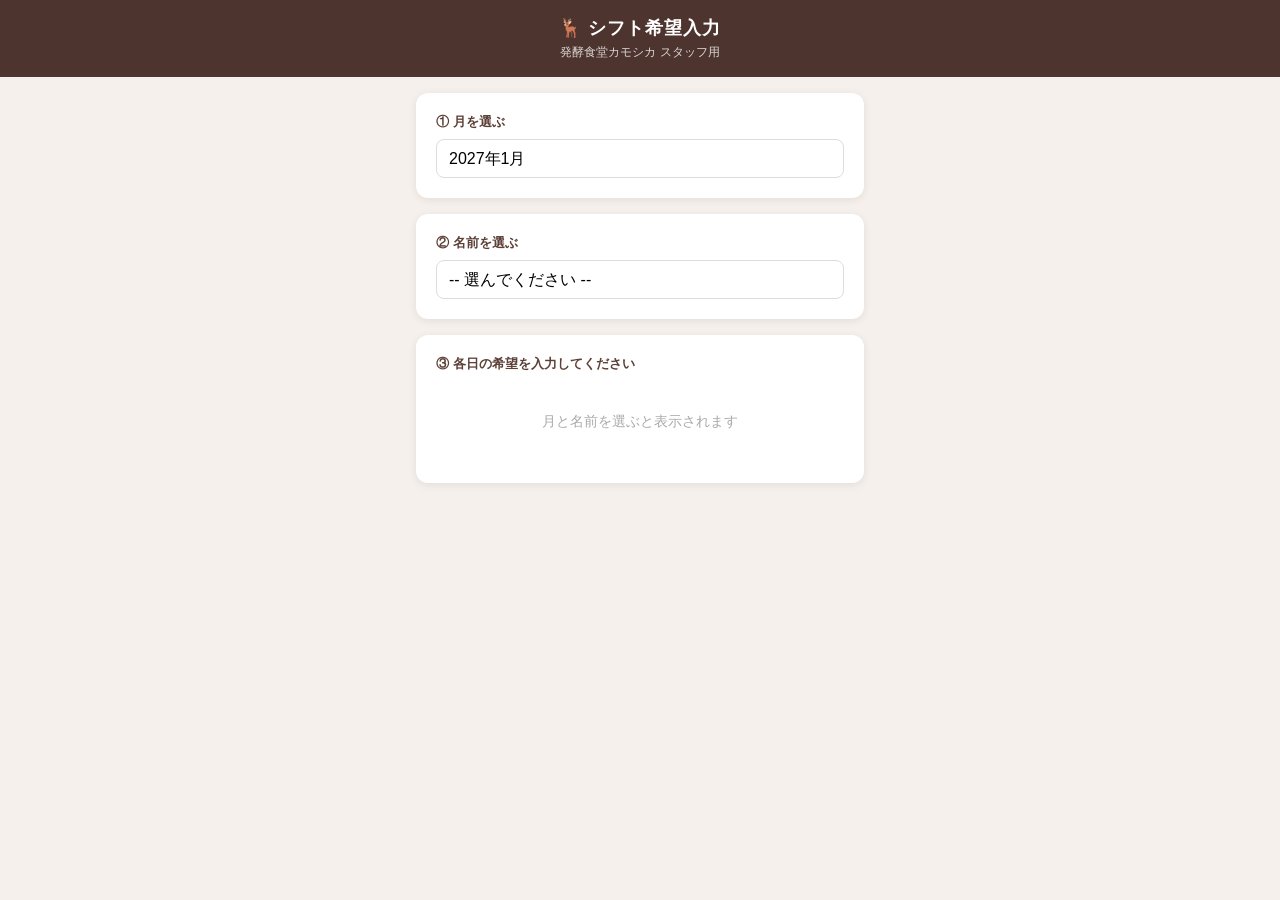
==== staff-input.html @ eaee0f63 "スタッフ追加：陽子（バックオフィス）／ゆきを管理画面にも追加 Co-Authored-By: Claude Fable 5 <noreply@anthropic.com>" ====
<!DOCTYPE html>
<html lang="ja">
<head>
  <meta charset="UTF-8">
  <meta name="viewport" content="width=device-width, initial-scale=1.0, maximum-scale=1.0">
  <title>シフト希望入力 — カモシカ</title>
  <style>
    *, *::before, *::after { box-sizing: border-box; }
    body {
      font-family: -apple-system, BlinkMacSystemFont, 'Hiragino Sans', sans-serif;
      background: #f5f0eb;
      margin: 0; padding: 0; color: #333;
    }
    header {
      background: #4e342e; color: white;
      padding: 16px 20px; text-align: center;
    }
    header h1 { margin: 0; font-size: 18px; letter-spacing: 0.05em; }
    header p  { margin: 4px 0 0; font-size: 12px; opacity: 0.8; }
    .container { max-width: 480px; margin: 0 auto; padding: 16px; }
    .card {
      background: white; border-radius: 12px;
      padding: 20px; margin-bottom: 16px;
      box-shadow: 0 2px 8px rgba(0,0,0,0.08);
    }
    label.field-label {
      display: block; font-size: 13px; font-weight: 700;
      color: #5d4037; margin-bottom: 8px;
    }
    select, input[type="time"] {
      width: 100%; padding: 10px 12px;
      font-size: 16px; border: 1px solid #ddd;
      border-radius: 8px; background: white;
      appearance: none; -webkit-appearance: none;
    }
    select:focus, input:focus {
      outline: none; border-color: #8d6e63;
      box-shadow: 0 0 0 3px rgba(141,110,99,0.15);
    }
    .day-list { margin: 0; padding: 0; list-style: none; }
    .day-row {
      display: grid; grid-template-columns: 64px 1fr;
      align-items: start; gap: 10px;
      padding: 10px 0; border-bottom: 1px solid #f0e9e4;
    }
    .day-row:last-child { border-bottom: none; }
    .day-label { padding-top: 10px; font-size: 15px; font-weight: 700; color: #444; }
    .day-label.sat { color: #1565c0; }
    .day-label .dow { font-size: 11px; font-weight: normal; }
    .day-inputs { display: flex; flex-direction: column; gap: 8px; }
    select.avail-sel { font-size: 15px; padding: 8px 12px; border-radius: 8px; }
    select.avail-sel.is-no   { background: #fff3f3; border-color: #e57373; color: #c62828; }
    select.avail-sel.is-yes  { background: #f1f8e9; border-color: #81c784; color: #1b5e20; }
    select.avail-sel.is-time { background: #fff8e1; border-color: #ffd54f; color: #e65100; }
    .time-range { display: none; align-items: center; gap: 8px; }
    .time-range.visible { display: flex; }
    .time-range input[type="time"] { flex: 1; font-size: 15px; padding: 8px 10px; }
    .time-sep { font-size: 14px; color: #888; flex-shrink: 0; }
    .hint { font-size: 11px; color: #888; margin-top: 4px; }

    /* 送信ボタン */
    .btn-send {
      width: 100%; padding: 16px;
      background: #43a047; color: white;
      border: none; border-radius: 10px;
      font-size: 17px; font-weight: 700;
      cursor: pointer; letter-spacing: 0.05em;
      transition: background 0.2s;
    }
    .btn-send:active { opacity: 0.85; }
    .btn-send:disabled { background: #aaa; cursor: not-allowed; }
    .btn-send.sending { background: #1976d2; }

    /* 送信結果 */
    .send-result {
      display: none; padding: 14px 16px;
      border-radius: 10px; font-size: 14px;
      line-height: 1.6; margin-top: 12px;
    }
    .send-result.success { background: #e8f5e9; color: #1b5e20; border: 1px solid #81c784; }
    .send-result.error   { background: #ffebee; color: #b71c1c; border: 1px solid #ef9a9a; }

    /* 送信履歴 */
    .history-section { display: none; }
    .history-title { font-size: 13px; font-weight: 700; color: #5d4037; margin-bottom: 10px; }
    .history-item {
      padding: 10px 12px; background: #fafafa;
      border: 1px solid #eee; border-radius: 8px;
      margin-bottom: 8px; font-size: 13px;
    }
    .history-item .hi-ts { color: #aaa; font-size: 11px; margin-bottom: 4px; }
    .history-item .hi-summary { color: #444; line-height: 1.6; }
    .hi-ok   { color: #1b5e20; font-weight: 700; }
    .hi-no   { color: #b71c1c; font-weight: 700; }
    .hi-time { color: #e65100; font-weight: 700; }

    /* 未設定バナー */
    .setup-banner {
      background: #fff3e0; border-left: 4px solid #ff9800;
      padding: 12px 14px; border-radius: 0 8px 8px 0;
      font-size: 13px; line-height: 1.6; margin-bottom: 16px;
    }
    .setup-msg {
      text-align: center; color: #aaa; font-size: 14px; padding: 32px 0;
    }
  </style>
</head>
<body>

<header>
  <h1>🦌 シフト希望入力</h1>
  <p>発酵食堂カモシカ スタッフ用</p>
</header>

<div class="container">

  <!-- GAS未設定の場合のバナー（設定後は非表示） -->
  <div id="setup-banner" class="setup-banner" style="display:none">
    ⚠️ まだ設定が完了していません。恵さんに連絡してください。
  </div>

  <!-- ① 月選択 -->
  <div class="card">
    <label class="field-label">① 月を選ぶ</label>
    <select id="month-sel" onchange="onSettingsChange()"></select>
  </div>

  <!-- ② 名前選択 -->
  <div class="card">
    <label class="field-label">② 名前を選ぶ</label>
    <select id="staff-sel" onchange="onSettingsChange()">
      <option value="">-- 選んでください --</option>
      <option value="akane">あかね</option>
      <option value="miyuki">みゆき</option>
      <option value="asami">あさみ</option>
      <option value="kyoka">京香</option>
      <option value="mio">みお</option>
      <option value="yuki">ゆき</option>
      <option value="yoko">陽子</option>
    </select>
  </div>

  <!-- ③ 日付入力 -->
  <div class="card">
    <label class="field-label">③ 各日の希望を入力してください</label>
    <ul class="day-list" id="day-list">
      <div class="setup-msg">月と名前を選ぶと表示されます</div>
    </ul>
  </div>

  <!-- 送信ボタン -->
  <div id="submit-area" style="display:none">
    <button class="btn-send" id="send-btn" onclick="submitAvailability()">
      送信する →
    </button>
    <div class="send-result" id="send-result"></div>
  </div>

  <!-- 過去の送信履歴 -->
  <div class="card history-section" id="history-section">
    <div class="history-title">📋 過去の送信履歴（このスタッフ・この月）</div>
    <div id="history-list"></div>
  </div>

</div>

<script>
'use strict';

// ================================================================
// ★ ここにGASのURLを貼る（デプロイ後に発行されるURL）
// ================================================================
const GAS_URL = 'https://script.google.com/macros/s/AKfycbyoKsne20Efq_J6QrjE_IvqXRaROV8hy_i_KqlbWG1O4mKp7Di949pNT1VBo9zOmMYn/exec';
// ================================================================

const STAFF_MAP = {
  akane:  { name: 'あかね', maxEndHour: null },
  miyuki: { name: 'みゆき', maxEndHour: 16 },
  asami:  { name: 'あさみ', maxEndHour: null },
  kyoka:  { name: '京香',   maxEndHour: null },
  mio:    { name: 'みお',   maxEndHour: null },
  yuki:   { name: 'ゆき',   maxEndHour: null },
  yoko:   { name: '陽子',   maxEndHour: null },
};
const WORKING_DAYS = [2, 3, 4, 5, 6];
const DAY_LABELS   = ['日', '月', '火', '水', '木', '金', '土'];

// GAS未設定チェック
if (GAS_URL === 'YOUR_GAS_URL_HERE') {
  document.getElementById('setup-banner').style.display = 'block';
}

// 月セレクター初期化
(function initMonthSel() {
  const sel = document.getElementById('month-sel');
  const now = new Date();
  for (let i = 0; i < 3; i++) {
    const d = new Date(now.getFullYear(), now.getMonth() + i, 1);
    const val = `${d.getFullYear()}-${String(d.getMonth()+1).padStart(2,'0')}`;
    const opt = document.createElement('option');
    opt.value = val;
    opt.textContent = `${d.getFullYear()}年${d.getMonth()+1}月`;
    if (i === 1) opt.selected = true;
    sel.appendChild(opt);
  }
})();

function getWorkingDays(monthStr) {
  const [y, m] = monthStr.split('-').map(Number);
  const days = [];
  const d = new Date(y, m - 1, 1);
  while (d.getMonth() === m - 1) {
    if (WORKING_DAYS.includes(d.getDay())) days.push(new Date(d));
    d.setDate(d.getDate() + 1);
  }
  return days;
}
function formatDate(d) {
  return `${d.getFullYear()}-${String(d.getMonth()+1).padStart(2,'0')}-${String(d.getDate()).padStart(2,'0')}`;
}

// ----------------------------------------------------------------
// 月・名前が変わったら日付リストを再描画 + 履歴を取得
// ----------------------------------------------------------------
function onSettingsChange() {
  const staffId = document.getElementById('staff-sel').value;
  const month   = document.getElementById('month-sel').value;
  const submitArea = document.getElementById('submit-area');
  const resultDiv  = document.getElementById('send-result');

  resultDiv.style.display = 'none';
  document.getElementById('history-section').style.display = 'none';

  if (!staffId || !month) {
    document.getElementById('day-list').innerHTML = '<div class="setup-msg">月と名前を選ぶと表示されます</div>';
    submitArea.style.display = 'none';
    return;
  }

  buildDayList(staffId, month);
  submitArea.style.display = 'block';
  loadHistory(staffId, month);
}

function buildDayList(staffId, month) {
  const staff = STAFF_MAP[staffId];
  const days  = getWorkingDays(month);
  const list  = document.getElementById('day-list');
  list.innerHTML = '';

  days.forEach(d => {
    const ds    = formatDate(d);
    const dow   = d.getDay();
    const isSat = dow === 6;

    const li = document.createElement('li');
    li.className = 'day-row';
    li.dataset.date = ds;

    const labelDiv = document.createElement('div');
    labelDiv.className = `day-label${isSat ? ' sat' : ''}`;
    labelDiv.innerHTML = `${d.getDate()}日<span class="dow">（${DAY_LABELS[dow]}）</span>`;

    const inputsDiv = document.createElement('div');
    inputsDiv.className = 'day-inputs';

    const sel = document.createElement('select');
    sel.className = 'avail-sel is-yes';
    sel.dataset.date = ds;
    sel.innerHTML = `
      <option value="○">○ 出勤できる</option>
      <option value="×">× 出勤できない</option>
      <option value="time">時間制限あり</option>
    `;

    const timeDiv = document.createElement('div');
    timeDiv.className = 'time-range';

    const startInput = document.createElement('input');
    startInput.type = 'time';
    startInput.value = '09:00';
    startInput.dataset.role = 'start';

    const sep = document.createElement('span');
    sep.className = 'time-sep';
    sep.textContent = '〜';

    const endInput = document.createElement('input');
    endInput.type = 'time';
    endInput.dataset.role = 'end';
    endInput.value = staff.maxEndHour
      ? `${String(staff.maxEndHour).padStart(2,'0')}:00`
      : '18:00';

    timeDiv.appendChild(startInput);
    timeDiv.appendChild(sep);
    timeDiv.appendChild(endInput);

    if (staffId === 'miyuki') {
      inputsDiv.insertAdjacentHTML('beforeend', '<div class="hint">※ みゆきさんは16時まで。時間制限ありを選んで 9:00〜16:00 で送ってください</div>');
    }

    sel.addEventListener('change', () => {
      sel.className = 'avail-sel';
      if (sel.value === '×') sel.classList.add('is-no');
      else if (sel.value === '○') sel.classList.add('is-yes');
      else sel.classList.add('is-time');
      timeDiv.classList.toggle('visible', sel.value === 'time');
    });

    inputsDiv.prepend(timeDiv);
    inputsDiv.prepend(sel);
    li.appendChild(labelDiv);
    li.appendChild(inputsDiv);
    list.appendChild(li);
  });
}

// ----------------------------------------------------------------
// 送信
// ----------------------------------------------------------------
function submitAvailability() {
  const staffId   = document.getElementById('staff-sel').value;
  const month     = document.getElementById('month-sel').value;
  const staffName = STAFF_MAP[staffId]?.name || staffId;
  const btn       = document.getElementById('send-btn');
  const resultDiv = document.getElementById('send-result');

  if (!staffId) { alert('名前を選んでください'); return; }
  if (GAS_URL === 'YOUR_GAS_URL_HERE') {
    showResult('error', '⚠️ まだ設定が完了していません。恵さんに連絡してください。');
    return;
  }

  // データ収集
  const data = {};
  document.querySelectorAll('.day-row').forEach(row => {
    const ds  = row.dataset.date;
    const sel = row.querySelector('select.avail-sel');
    if (!sel) return;
    if (sel.value === 'time') {
      const startH = row.querySelector('input[data-role="start"]').value.split(':')[0].replace(/^0/, '') || '9';
      const endH   = row.querySelector('input[data-role="end"]').value.split(':')[0].replace(/^0/, '')   || '18';
      data[ds] = `${startH}-${endH}`;
    } else {
      data[ds] = sel.value;
    }
  });

  const payload = { staff: staffId, staffName, month, data };

  // 送信中
  btn.disabled = true;
  btn.textContent = '送信中...';
  btn.classList.add('sending');

  fetch(GAS_URL, {
    method: 'POST',
    mode: 'no-cors',
    headers: { 'Content-Type': 'text/plain' },  // no-corsではtext/plainのみ通る
    body: JSON.stringify(payload),
  })
  .then(() => {
    btn.disabled = false;
    btn.textContent = '送信する →';
    btn.classList.remove('sending');
    showResult('success',
      `✅ 送信完了しました！\n` +
      `${staffName}さんの ${month} の希望が記録されました。\n` +
      `恵さんが確認して反映します。修正がある場合は再送信してください（上書きされます）。`
    );
    // 履歴を更新
    loadHistory(staffId, month);
  })
  .catch(err => {
    btn.disabled = false;
    btn.textContent = '送信する →';
    btn.classList.remove('sending');
    showResult('error', `❌ 送信に失敗しました。\nネット接続を確認してください。\n（${err.message}）`);
  });
}

function showResult(type, msg) {
  const div = document.getElementById('send-result');
  div.className = `send-result ${type}`;
  div.textContent = msg;
  div.style.display = 'block';
  div.scrollIntoView({ behavior: 'smooth', block: 'nearest' });
}

// ----------------------------------------------------------------
// 送信履歴をGASから取得して表示（JSONP）
// ----------------------------------------------------------------
function loadHistory(staffId, month) {
  if (GAS_URL === 'YOUR_GAS_URL_HERE') return;

  const callbackName = `_gasHistory_${Date.now()}`;
  const script = document.createElement('script');

  window[callbackName] = function(result) {
    delete window[callbackName];
    if (script.parentNode) script.parentNode.removeChild(script);
    if (!result.ok) return;

    // このスタッフの送信のみ抽出（新しい順）
    const mine = result.submissions
      .filter(s => s.staffId === staffId)
      .reverse();

    if (mine.length === 0) return;

    const historySection = document.getElementById('history-section');
    const historyList    = document.getElementById('history-list');
    historyList.innerHTML = '';

    mine.slice(0, 5).forEach(sub => {
      const item = document.createElement('div');
      item.className = 'history-item';

      const summary = buildSummary(sub.data);
      item.innerHTML = `
        <div class="hi-ts">📅 送信日時: ${sub.ts}</div>
        <div class="hi-summary">${summary}</div>
      `;
      historyList.appendChild(item);
    });

    historySection.style.display = 'block';
  };

  script.onerror = function() {
    delete window[callbackName];
    if (script.parentNode) script.parentNode.removeChild(script);
  };

  script.src = `${GAS_URL}?month=${encodeURIComponent(month)}&callback=${callbackName}`;
  document.body.appendChild(script);
}

function buildSummary(data) {
  const ok   = Object.entries(data).filter(([,v]) => v === '○');
  const ng   = Object.entries(data).filter(([,v]) => v === '×');
  const time = Object.entries(data).filter(([,v]) => v !== '○' && v !== '×');

  const parts = [];
  if (ok.length)   parts.push(`<span class="hi-ok">○出勤可 ${ok.length}日</span>`);
  if (ng.length)   parts.push(`<span class="hi-no">×不可 ${ng.length}日</span>`);
  if (time.length) parts.push(`<span class="hi-time">時間制限 ${time.map(([d,v]) => `${d.slice(5)}(${v})`).join('・')}</span>`);
  return parts.join('　') || '（データなし）';
}
</script>

</body>
</html>
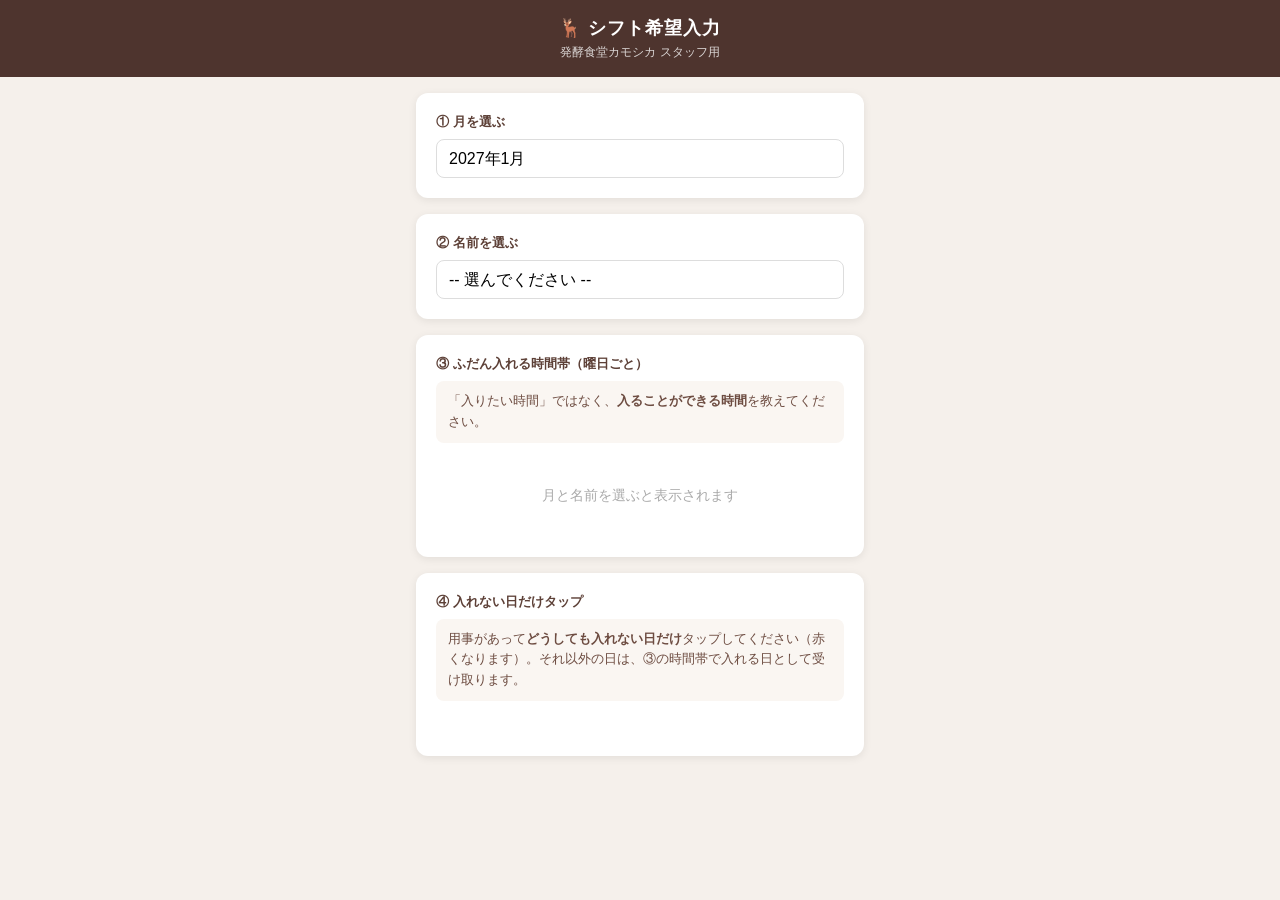
==== commit 9e19a2ee: "希望入力を「入れる時間帯（曜日ごと）＋入れない日だけタップ」方式に変更 送信データの形（日ごとの ○／×／9-15）は従来どおりなので、GASと管理画面は変更なし。  Co-Authored-By: " ====
--- a/staff-input.html
+++ b/staff-input.html
@@ -57,6 +57,20 @@
     .time-range input[type="time"] { flex: 1; font-size: 15px; padding: 8px 10px; }
     .time-sep { font-size: 14px; color: #888; flex-shrink: 0; }
     .hint { font-size: 11px; color: #888; margin-top: 4px; }
+    .guide { font-size: 13px; color: #6d4c41; line-height: 1.6; background: #faf6f2; border-radius: 8px; padding: 10px 12px; margin-bottom: 12px; }
+    .cal { display: grid; grid-template-columns: repeat(5, 1fr); gap: 6px; }
+    .cal-head { text-align: center; font-size: 12px; color: #888; padding-bottom: 2px; }
+    .cal-head.sat { color: #1565c0; }
+    .cal-day {
+      aspect-ratio: 1; border: 1px solid #c8e6c9; background: #f1f8e9; color: #1b5e20;
+      border-radius: 8px; font-size: 16px; font-weight: 700; cursor: pointer;
+      display: flex; flex-direction: column; align-items: center; justify-content: center; padding: 0;
+    }
+    .cal-day small { font-size: 10px; font-weight: normal; }
+    .cal-day.ng  { background: #ffebee; border-color: #e57373; color: #c62828; }
+    .cal-day.off { background: #eee; border-color: #e0e0e0; color: #aaa; cursor: default; }
+    .cal-empty { aspect-ratio: 1; }
+    .ng-count { margin-top: 10px; font-size: 13px; color: #c62828; text-align: right; min-height: 1em; }
 
     /* 送信ボタン */
     .btn-send {
@@ -133,19 +147,28 @@
       <option value="akane">あかね</option>
       <option value="miyuki">みゆき</option>
       <option value="asami">あさみ</option>
-      <option value="kyoka">京香</option>
       <option value="mio">みお</option>
       <option value="yuki">ゆき</option>
-      <option value="yoko">陽子</option>
+      <option value="tami">民</option>
+      <option value="tomoko">ともこ</option>
     </select>
   </div>
 
-  <!-- ③ 日付入力 -->
+  <!-- ③ ふだん入れる時間帯 -->
   <div class="card">
-    <label class="field-label">③ 各日の希望を入力してください</label>
-    <ul class="day-list" id="day-list">
+    <label class="field-label">③ ふだん入れる時間帯（曜日ごと）</label>
+    <div class="guide">「入りたい時間」ではなく、<b>入ることができる時間</b>を教えてください。</div>
+    <ul class="day-list" id="week-list">
       <div class="setup-msg">月と名前を選ぶと表示されます</div>
     </ul>
+  </div>
+
+  <!-- ④ 入れない日 -->
+  <div class="card">
+    <label class="field-label">④ 入れない日だけタップ</label>
+    <div class="guide">用事があって<b>どうしても入れない日だけ</b>タップしてください（赤くなります）。それ以外の日は、③の時間帯で入れる日として受け取ります。</div>
+    <div class="cal" id="cal"></div>
+    <div class="ng-count" id="ng-count"></div>
   </div>
 
   <!-- 送信ボタン -->
@@ -177,10 +200,10 @@
   akane:  { name: 'あかね', maxEndHour: null },
   miyuki: { name: 'みゆき', maxEndHour: 16 },
   asami:  { name: 'あさみ', maxEndHour: null },
-  kyoka:  { name: '京香',   maxEndHour: null },
   mio:    { name: 'みお',   maxEndHour: null },
   yuki:   { name: 'ゆき',   maxEndHour: null },
-  yoko:   { name: '陽子',   maxEndHour: null },
+  tami:   { name: '民',     maxEndHour: 15 },
+  tomoko: { name: 'ともこ', maxEndHour: null },
 };
 const WORKING_DAYS = [2, 3, 4, 5, 6];
 const DAY_LABELS   = ['日', '月', '火', '水', '木', '金', '土'];
@@ -242,78 +265,73 @@
   loadHistory(staffId, month);
 }
 
+// 曜日ごとの「入れる時間帯」と、入れない日（NG日）を聞く
+const weekPrefs = {};   // { dow: { off: bool, start: 'HH:MM', end: 'HH:MM' } }
+const ngDays = new Set();
+
 function buildDayList(staffId, month) {
   const staff = STAFF_MAP[staffId];
-  const days  = getWorkingDays(month);
-  const list  = document.getElementById('day-list');
+  const defEnd = staff.maxEndHour ? `${String(staff.maxEndHour).padStart(2,'0')}:00` : '18:00';
+  ngDays.clear();
+
+  const list = document.getElementById('week-list');
   list.innerHTML = '';
-
-  days.forEach(d => {
-    const ds    = formatDate(d);
-    const dow   = d.getDay();
-    const isSat = dow === 6;
-
+  WORKING_DAYS.forEach(dow => {
+    weekPrefs[dow] = { off: false, start: '09:00', end: defEnd };
     const li = document.createElement('li');
     li.className = 'day-row';
-    li.dataset.date = ds;
-
-    const labelDiv = document.createElement('div');
-    labelDiv.className = `day-label${isSat ? ' sat' : ''}`;
-    labelDiv.innerHTML = `${d.getDate()}日<span class="dow">（${DAY_LABELS[dow]}）</span>`;
-
-    const inputsDiv = document.createElement('div');
-    inputsDiv.className = 'day-inputs';
-
-    const sel = document.createElement('select');
-    sel.className = 'avail-sel is-yes';
-    sel.dataset.date = ds;
-    sel.innerHTML = `
-      <option value="○">○ 出勤できる</option>
-      <option value="×">× 出勤できない</option>
-      <option value="time">時間制限あり</option>
-    `;
-
-    const timeDiv = document.createElement('div');
-    timeDiv.className = 'time-range';
-
-    const startInput = document.createElement('input');
-    startInput.type = 'time';
-    startInput.value = '09:00';
-    startInput.dataset.role = 'start';
-
-    const sep = document.createElement('span');
-    sep.className = 'time-sep';
-    sep.textContent = '〜';
-
-    const endInput = document.createElement('input');
-    endInput.type = 'time';
-    endInput.dataset.role = 'end';
-    endInput.value = staff.maxEndHour
-      ? `${String(staff.maxEndHour).padStart(2,'0')}:00`
-      : '18:00';
-
-    timeDiv.appendChild(startInput);
-    timeDiv.appendChild(sep);
-    timeDiv.appendChild(endInput);
-
-    if (staffId === 'miyuki') {
-      inputsDiv.insertAdjacentHTML('beforeend', '<div class="hint">※ みゆきさんは16時まで。時間制限ありを選んで 9:00〜16:00 で送ってください</div>');
-    }
-
+    li.innerHTML = `
+      <div class="day-label${dow === 6 ? ' sat' : ''}">${DAY_LABELS[dow]}曜</div>
+      <div class="day-inputs">
+        <select class="avail-sel is-yes">
+          <option value="on">入れる</option>
+          <option value="off">この曜日はいつも入れない</option>
+        </select>
+        <div class="time-range visible">
+          <input type="time" data-role="start" value="09:00">
+          <span class="time-sep">〜</span>
+          <input type="time" data-role="end" value="${defEnd}">
+        </div>
+      </div>`;
+    const sel = li.querySelector('select');
+    const timeDiv = li.querySelector('.time-range');
     sel.addEventListener('change', () => {
-      sel.className = 'avail-sel';
-      if (sel.value === '×') sel.classList.add('is-no');
-      else if (sel.value === '○') sel.classList.add('is-yes');
-      else sel.classList.add('is-time');
-      timeDiv.classList.toggle('visible', sel.value === 'time');
+      weekPrefs[dow].off = sel.value === 'off';
+      sel.className = 'avail-sel ' + (weekPrefs[dow].off ? 'is-no' : 'is-yes');
+      timeDiv.classList.toggle('visible', !weekPrefs[dow].off);
+      buildCalendar(month);
     });
-
-    inputsDiv.prepend(timeDiv);
-    inputsDiv.prepend(sel);
-    li.appendChild(labelDiv);
-    li.appendChild(inputsDiv);
+    li.querySelector('[data-role="start"]').addEventListener('change', e => { weekPrefs[dow].start = e.target.value; });
+    li.querySelector('[data-role="end"]').addEventListener('change',   e => { weekPrefs[dow].end   = e.target.value; });
     list.appendChild(li);
   });
+  buildCalendar(month);
+}
+
+function buildCalendar(month) {
+  const cal = document.getElementById('cal');
+  cal.innerHTML = WORKING_DAYS.map(dow =>
+    `<div class="cal-head${dow === 6 ? ' sat' : ''}">${DAY_LABELS[dow]}</div>`).join('');
+  const days = getWorkingDays(month);
+  // 1週目の頭を曜日位置に合わせる
+  for (let i = 0; i < WORKING_DAYS.indexOf(days[0].getDay()); i++) {
+    cal.insertAdjacentHTML('beforeend', '<div class="cal-empty"></div>');
+  }
+  days.forEach(d => {
+    const ds  = formatDate(d);
+    const off = weekPrefs[d.getDay()].off;
+    const btn = document.createElement('button');
+    btn.type = 'button';
+    btn.className = 'cal-day' + (off ? ' off' : ngDays.has(ds) ? ' ng' : '');
+    btn.innerHTML = `${d.getDate()}<small>${off ? '休み' : ngDays.has(ds) ? '入れない' : ''}</small>`;
+    if (!off) btn.addEventListener('click', () => {
+      ngDays.has(ds) ? ngDays.delete(ds) : ngDays.add(ds);
+      buildCalendar(month);
+    });
+    cal.appendChild(btn);
+  });
+  const n = [...ngDays].filter(ds => ds.startsWith(month)).length;
+  document.getElementById('ng-count').textContent = n ? `入れない日：${n}日` : '';
 }
 
 // ----------------------------------------------------------------
@@ -334,17 +352,13 @@
 
   // データ収集
   const data = {};
-  document.querySelectorAll('.day-row').forEach(row => {
-    const ds  = row.dataset.date;
-    const sel = row.querySelector('select.avail-sel');
-    if (!sel) return;
-    if (sel.value === 'time') {
-      const startH = row.querySelector('input[data-role="start"]').value.split(':')[0].replace(/^0/, '') || '9';
-      const endH   = row.querySelector('input[data-role="end"]').value.split(':')[0].replace(/^0/, '')   || '18';
-      data[ds] = `${startH}-${endH}`;
-    } else {
-      data[ds] = sel.value;
-    }
+  getWorkingDays(month).forEach(d => {
+    const ds = formatDate(d);
+    const p  = weekPrefs[d.getDay()];
+    if (p.off || ngDays.has(ds)) { data[ds] = '×'; return; }
+    const startH = Number(p.start.split(':')[0]) || 9;
+    const endH   = Number(p.end.split(':')[0])   || 18;
+    data[ds] = (startH <= 9 && endH >= 18) ? '○' : `${startH}-${endH}`;
   });
 
   const payload = { staff: staffId, staffName, month, data };
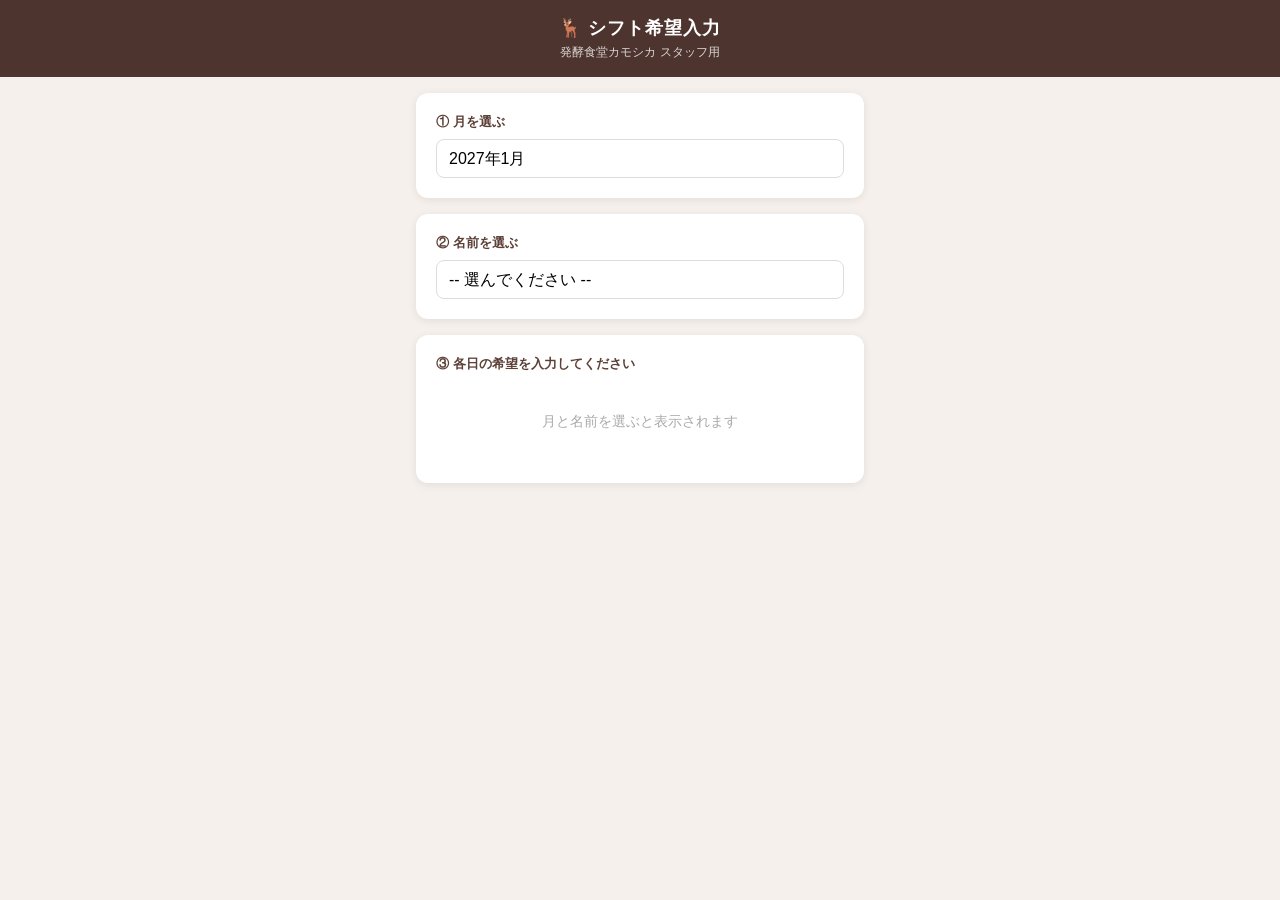
==== commit daa0f2e6: "Revert "希望入力を「入れる時間帯（曜日ごと）＋入れない日だけタップ」方式に変更" This reverts commit 9e19a2ee4d4d48d0fd6415db7c34c7b464d" ====
--- a/staff-input.html
+++ b/staff-input.html
@@ -57,20 +57,6 @@
     .time-range input[type="time"] { flex: 1; font-size: 15px; padding: 8px 10px; }
     .time-sep { font-size: 14px; color: #888; flex-shrink: 0; }
     .hint { font-size: 11px; color: #888; margin-top: 4px; }
-    .guide { font-size: 13px; color: #6d4c41; line-height: 1.6; background: #faf6f2; border-radius: 8px; padding: 10px 12px; margin-bottom: 12px; }
-    .cal { display: grid; grid-template-columns: repeat(5, 1fr); gap: 6px; }
-    .cal-head { text-align: center; font-size: 12px; color: #888; padding-bottom: 2px; }
-    .cal-head.sat { color: #1565c0; }
-    .cal-day {
-      aspect-ratio: 1; border: 1px solid #c8e6c9; background: #f1f8e9; color: #1b5e20;
-      border-radius: 8px; font-size: 16px; font-weight: 700; cursor: pointer;
-      display: flex; flex-direction: column; align-items: center; justify-content: center; padding: 0;
-    }
-    .cal-day small { font-size: 10px; font-weight: normal; }
-    .cal-day.ng  { background: #ffebee; border-color: #e57373; color: #c62828; }
-    .cal-day.off { background: #eee; border-color: #e0e0e0; color: #aaa; cursor: default; }
-    .cal-empty { aspect-ratio: 1; }
-    .ng-count { margin-top: 10px; font-size: 13px; color: #c62828; text-align: right; min-height: 1em; }
 
     /* 送信ボタン */
     .btn-send {
@@ -154,21 +140,12 @@
     </select>
   </div>
 
-  <!-- ③ ふだん入れる時間帯 -->
+  <!-- ③ 日付入力 -->
   <div class="card">
-    <label class="field-label">③ ふだん入れる時間帯（曜日ごと）</label>
-    <div class="guide">「入りたい時間」ではなく、<b>入ることができる時間</b>を教えてください。</div>
-    <ul class="day-list" id="week-list">
+    <label class="field-label">③ 各日の希望を入力してください</label>
+    <ul class="day-list" id="day-list">
       <div class="setup-msg">月と名前を選ぶと表示されます</div>
     </ul>
-  </div>
-
-  <!-- ④ 入れない日 -->
-  <div class="card">
-    <label class="field-label">④ 入れない日だけタップ</label>
-    <div class="guide">用事があって<b>どうしても入れない日だけ</b>タップしてください（赤くなります）。それ以外の日は、③の時間帯で入れる日として受け取ります。</div>
-    <div class="cal" id="cal"></div>
-    <div class="ng-count" id="ng-count"></div>
   </div>
 
   <!-- 送信ボタン -->
@@ -265,73 +242,78 @@
   loadHistory(staffId, month);
 }
 
-// 曜日ごとの「入れる時間帯」と、入れない日（NG日）を聞く
-const weekPrefs = {};   // { dow: { off: bool, start: 'HH:MM', end: 'HH:MM' } }
-const ngDays = new Set();
-
 function buildDayList(staffId, month) {
   const staff = STAFF_MAP[staffId];
-  const defEnd = staff.maxEndHour ? `${String(staff.maxEndHour).padStart(2,'0')}:00` : '18:00';
-  ngDays.clear();
-
-  const list = document.getElementById('week-list');
+  const days  = getWorkingDays(month);
+  const list  = document.getElementById('day-list');
   list.innerHTML = '';
-  WORKING_DAYS.forEach(dow => {
-    weekPrefs[dow] = { off: false, start: '09:00', end: defEnd };
+
+  days.forEach(d => {
+    const ds    = formatDate(d);
+    const dow   = d.getDay();
+    const isSat = dow === 6;
+
     const li = document.createElement('li');
     li.className = 'day-row';
-    li.innerHTML = `
-      <div class="day-label${dow === 6 ? ' sat' : ''}">${DAY_LABELS[dow]}曜</div>
-      <div class="day-inputs">
-        <select class="avail-sel is-yes">
-          <option value="on">入れる</option>
-          <option value="off">この曜日はいつも入れない</option>
-        </select>
-        <div class="time-range visible">
-          <input type="time" data-role="start" value="09:00">
-          <span class="time-sep">〜</span>
-          <input type="time" data-role="end" value="${defEnd}">
-        </div>
-      </div>`;
-    const sel = li.querySelector('select');
-    const timeDiv = li.querySelector('.time-range');
+    li.dataset.date = ds;
+
+    const labelDiv = document.createElement('div');
+    labelDiv.className = `day-label${isSat ? ' sat' : ''}`;
+    labelDiv.innerHTML = `${d.getDate()}日<span class="dow">（${DAY_LABELS[dow]}）</span>`;
+
+    const inputsDiv = document.createElement('div');
+    inputsDiv.className = 'day-inputs';
+
+    const sel = document.createElement('select');
+    sel.className = 'avail-sel is-yes';
+    sel.dataset.date = ds;
+    sel.innerHTML = `
+      <option value="○">○ 出勤できる</option>
+      <option value="×">× 出勤できない</option>
+      <option value="time">時間制限あり</option>
+    `;
+
+    const timeDiv = document.createElement('div');
+    timeDiv.className = 'time-range';
+
+    const startInput = document.createElement('input');
+    startInput.type = 'time';
+    startInput.value = '09:00';
+    startInput.dataset.role = 'start';
+
+    const sep = document.createElement('span');
+    sep.className = 'time-sep';
+    sep.textContent = '〜';
+
+    const endInput = document.createElement('input');
+    endInput.type = 'time';
+    endInput.dataset.role = 'end';
+    endInput.value = staff.maxEndHour
+      ? `${String(staff.maxEndHour).padStart(2,'0')}:00`
+      : '18:00';
+
+    timeDiv.appendChild(startInput);
+    timeDiv.appendChild(sep);
+    timeDiv.appendChild(endInput);
+
+    if (staffId === 'miyuki') {
+      inputsDiv.insertAdjacentHTML('beforeend', '<div class="hint">※ みゆきさんは16時まで。時間制限ありを選んで 9:00〜16:00 で送ってください</div>');
+    }
+
     sel.addEventListener('change', () => {
-      weekPrefs[dow].off = sel.value === 'off';
-      sel.className = 'avail-sel ' + (weekPrefs[dow].off ? 'is-no' : 'is-yes');
-      timeDiv.classList.toggle('visible', !weekPrefs[dow].off);
-      buildCalendar(month);
+      sel.className = 'avail-sel';
+      if (sel.value === '×') sel.classList.add('is-no');
+      else if (sel.value === '○') sel.classList.add('is-yes');
+      else sel.classList.add('is-time');
+      timeDiv.classList.toggle('visible', sel.value === 'time');
     });
-    li.querySelector('[data-role="start"]').addEventListener('change', e => { weekPrefs[dow].start = e.target.value; });
-    li.querySelector('[data-role="end"]').addEventListener('change',   e => { weekPrefs[dow].end   = e.target.value; });
+
+    inputsDiv.prepend(timeDiv);
+    inputsDiv.prepend(sel);
+    li.appendChild(labelDiv);
+    li.appendChild(inputsDiv);
     list.appendChild(li);
   });
-  buildCalendar(month);
-}
-
-function buildCalendar(month) {
-  const cal = document.getElementById('cal');
-  cal.innerHTML = WORKING_DAYS.map(dow =>
-    `<div class="cal-head${dow === 6 ? ' sat' : ''}">${DAY_LABELS[dow]}</div>`).join('');
-  const days = getWorkingDays(month);
-  // 1週目の頭を曜日位置に合わせる
-  for (let i = 0; i < WORKING_DAYS.indexOf(days[0].getDay()); i++) {
-    cal.insertAdjacentHTML('beforeend', '<div class="cal-empty"></div>');
-  }
-  days.forEach(d => {
-    const ds  = formatDate(d);
-    const off = weekPrefs[d.getDay()].off;
-    const btn = document.createElement('button');
-    btn.type = 'button';
-    btn.className = 'cal-day' + (off ? ' off' : ngDays.has(ds) ? ' ng' : '');
-    btn.innerHTML = `${d.getDate()}<small>${off ? '休み' : ngDays.has(ds) ? '入れない' : ''}</small>`;
-    if (!off) btn.addEventListener('click', () => {
-      ngDays.has(ds) ? ngDays.delete(ds) : ngDays.add(ds);
-      buildCalendar(month);
-    });
-    cal.appendChild(btn);
-  });
-  const n = [...ngDays].filter(ds => ds.startsWith(month)).length;
-  document.getElementById('ng-count').textContent = n ? `入れない日：${n}日` : '';
 }
 
 // ----------------------------------------------------------------
@@ -352,13 +334,17 @@
 
   // データ収集
   const data = {};
-  getWorkingDays(month).forEach(d => {
-    const ds = formatDate(d);
-    const p  = weekPrefs[d.getDay()];
-    if (p.off || ngDays.has(ds)) { data[ds] = '×'; return; }
-    const startH = Number(p.start.split(':')[0]) || 9;
-    const endH   = Number(p.end.split(':')[0])   || 18;
-    data[ds] = (startH <= 9 && endH >= 18) ? '○' : `${startH}-${endH}`;
+  document.querySelectorAll('.day-row').forEach(row => {
+    const ds  = row.dataset.date;
+    const sel = row.querySelector('select.avail-sel');
+    if (!sel) return;
+    if (sel.value === 'time') {
+      const startH = row.querySelector('input[data-role="start"]').value.split(':')[0].replace(/^0/, '') || '9';
+      const endH   = row.querySelector('input[data-role="end"]').value.split(':')[0].replace(/^0/, '')   || '18';
+      data[ds] = `${startH}-${endH}`;
+    } else {
+      data[ds] = sel.value;
+    }
   });
 
   const payload = { staff: staffId, staffName, month, data };
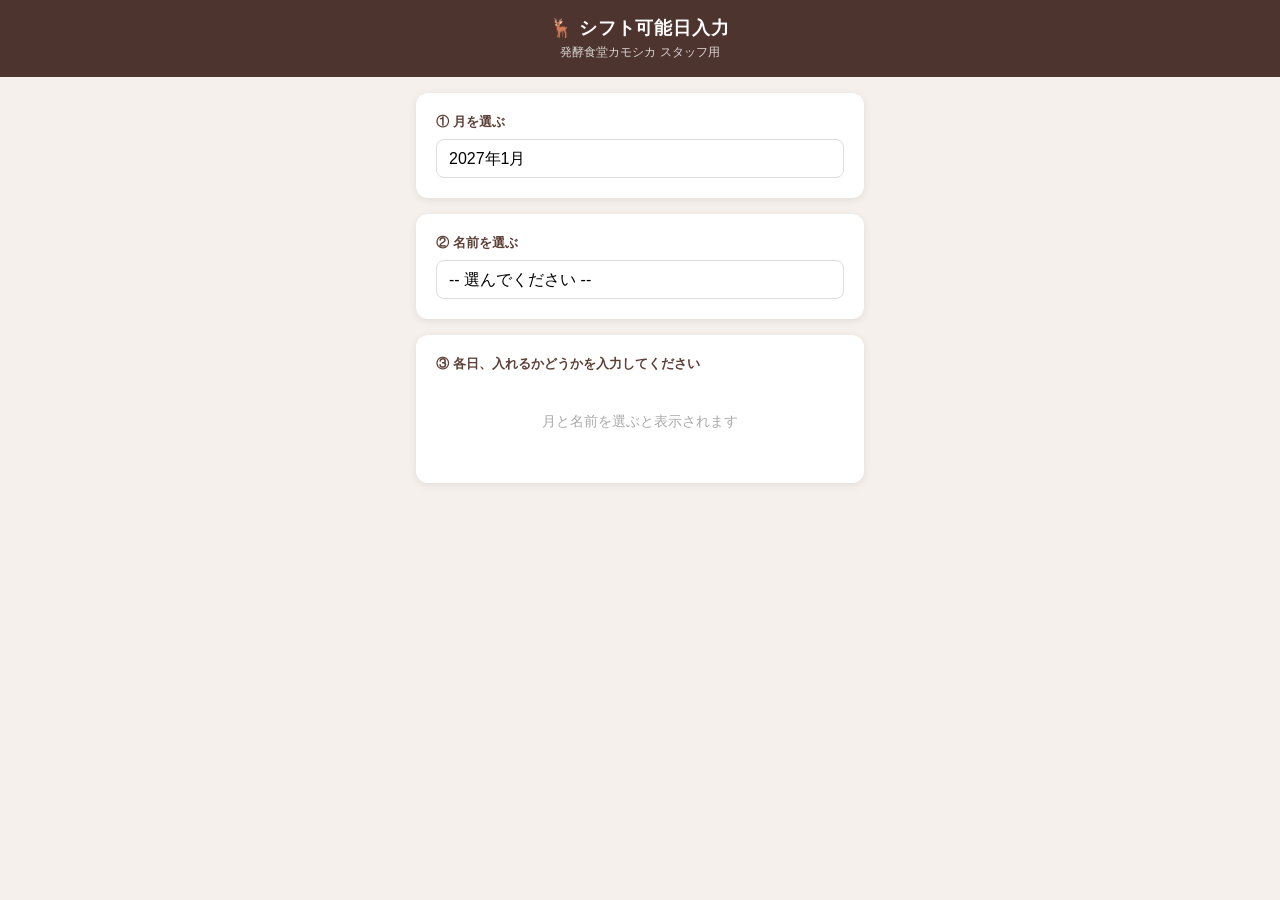
==== commit 222a28c0: "入力ページの問いを「シフト希望」→「シフト可能日」に変更（日ごと入力の版に戻したうえで） Co-Authored-By: Claude Opus 5.5 <noreply@anthropic.com>" ====
--- a/staff-input.html
+++ b/staff-input.html
@@ -3,7 +3,7 @@
 <head>
   <meta charset="UTF-8">
   <meta name="viewport" content="width=device-width, initial-scale=1.0, maximum-scale=1.0">
-  <title>シフト希望入力 — カモシカ</title>
+  <title>シフト可能日入力 — カモシカ</title>
   <style>
     *, *::before, *::after { box-sizing: border-box; }
     body {
@@ -108,7 +108,7 @@
 <body>
 
 <header>
-  <h1>🦌 シフト希望入力</h1>
+  <h1>🦌 シフト可能日入力</h1>
   <p>発酵食堂カモシカ スタッフ用</p>
 </header>
 
@@ -142,7 +142,7 @@
 
   <!-- ③ 日付入力 -->
   <div class="card">
-    <label class="field-label">③ 各日の希望を入力してください</label>
+    <label class="field-label">③ 各日、入れるかどうかを入力してください</label>
     <ul class="day-list" id="day-list">
       <div class="setup-msg">月と名前を選ぶと表示されます</div>
     </ul>
@@ -366,7 +366,7 @@
     btn.classList.remove('sending');
     showResult('success',
       `✅ 送信完了しました！\n` +
-      `${staffName}さんの ${month} の希望が記録されました。\n` +
+      `${staffName}さんの ${month} のシフト可能日が記録されました。\n` +
       `恵さんが確認して反映します。修正がある場合は再送信してください（上書きされます）。`
     );
     // 履歴を更新
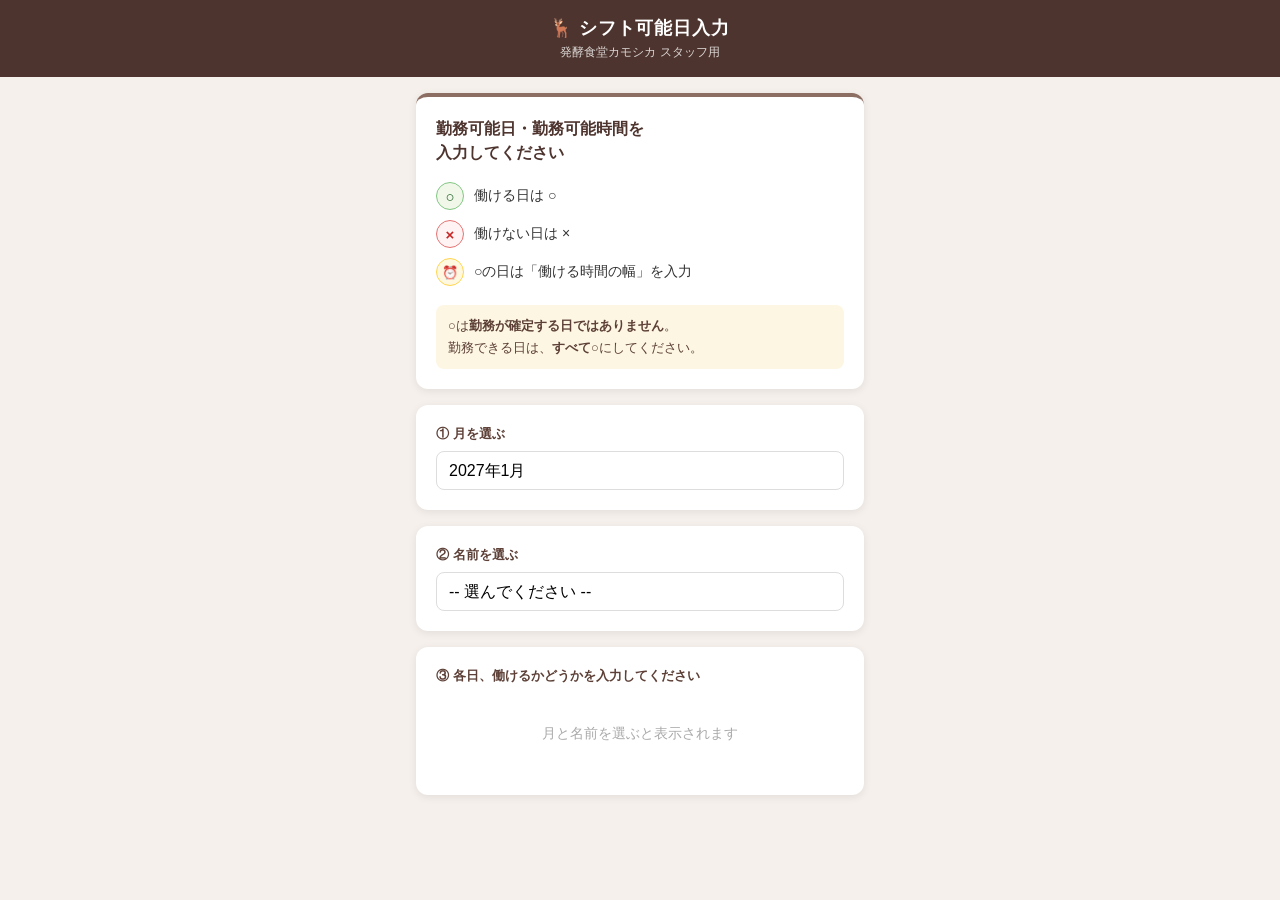
==== commit 18516511: "入力ページの上に「入力のしかた」カードを追加。選択肢を「働ける／働けない」にそろえる Co-Authored-By: Claude Opus 5.5 <noreply@anthropic.com>" ====
--- a/staff-input.html
+++ b/staff-input.html
@@ -57,6 +57,23 @@
     .time-range input[type="time"] { flex: 1; font-size: 15px; padding: 8px 10px; }
     .time-sep { font-size: 14px; color: #888; flex-shrink: 0; }
     .hint { font-size: 11px; color: #888; margin-top: 4px; }
+    /* 入力のしかた */
+    .howto { border-top: 4px solid #8d6e63; }
+    .howto h2 { margin: 0 0 12px; font-size: 16px; color: #4e342e; line-height: 1.5; }
+    .howto ul { list-style: none; margin: 0 0 14px; padding: 0; }
+    .howto li { display: flex; align-items: center; gap: 10px; font-size: 14px; padding: 5px 0; }
+    .mark {
+      flex-shrink: 0; width: 28px; height: 28px; border-radius: 50%;
+      display: inline-flex; align-items: center; justify-content: center;
+      font-weight: 700; font-size: 15px;
+    }
+    .mark.yes  { background: #f1f8e9; color: #1b5e20; border: 1px solid #81c784; }
+    .mark.no   { background: #fff3f3; color: #c62828; border: 1px solid #e57373; }
+    .mark.time { background: #fff8e1; color: #e65100; border: 1px solid #ffd54f; font-size: 13px; }
+    .howto .note {
+      background: #fdf6e3; border-radius: 8px; padding: 10px 12px;
+      font-size: 13px; line-height: 1.7; color: #5d4037;
+    }
 
     /* 送信ボタン */
     .btn-send {
@@ -117,6 +134,20 @@
   <!-- GAS未設定の場合のバナー（設定後は非表示） -->
   <div id="setup-banner" class="setup-banner" style="display:none">
     ⚠️ まだ設定が完了していません。恵さんに連絡してください。
+  </div>
+
+  <!-- 入力のしかた -->
+  <div class="card howto">
+    <h2>勤務可能日・勤務可能時間を<br>入力してください</h2>
+    <ul>
+      <li><span class="mark yes">○</span>働ける日は ○</li>
+      <li><span class="mark no">×</span>働けない日は ×</li>
+      <li><span class="mark time">⏰</span>○の日は「働ける時間の幅」を入力</li>
+    </ul>
+    <div class="note">
+      ○は<b>勤務が確定する日ではありません</b>。<br>
+      勤務できる日は、<b>すべて○</b>にしてください。
+    </div>
   </div>
 
   <!-- ① 月選択 -->
@@ -142,7 +173,7 @@
 
   <!-- ③ 日付入力 -->
   <div class="card">
-    <label class="field-label">③ 各日、入れるかどうかを入力してください</label>
+    <label class="field-label">③ 各日、働けるかどうかを入力してください</label>
     <ul class="day-list" id="day-list">
       <div class="setup-msg">月と名前を選ぶと表示されます</div>
     </ul>
@@ -268,9 +299,9 @@
     sel.className = 'avail-sel is-yes';
     sel.dataset.date = ds;
     sel.innerHTML = `
-      <option value="○">○ 出勤できる</option>
-      <option value="×">× 出勤できない</option>
-      <option value="time">時間制限あり</option>
+      <option value="○">○ 働ける（何時でもOK）</option>
+      <option value="time">○ 働ける（時間の幅を入れる）</option>
+      <option value="×">× 働けない</option>
     `;
 
     const timeDiv = document.createElement('div');
@@ -297,7 +328,7 @@
     timeDiv.appendChild(endInput);
 
     if (staffId === 'miyuki') {
-      inputsDiv.insertAdjacentHTML('beforeend', '<div class="hint">※ みゆきさんは16時まで。時間制限ありを選んで 9:00〜16:00 で送ってください</div>');
+      inputsDiv.insertAdjacentHTML('beforeend', '<div class="hint">※ みゆきさんは16時まで。「時間の幅を入れる」を選んで 9:00〜16:00 で送ってください</div>');
     }
 
     sel.addEventListener('change', () => {
